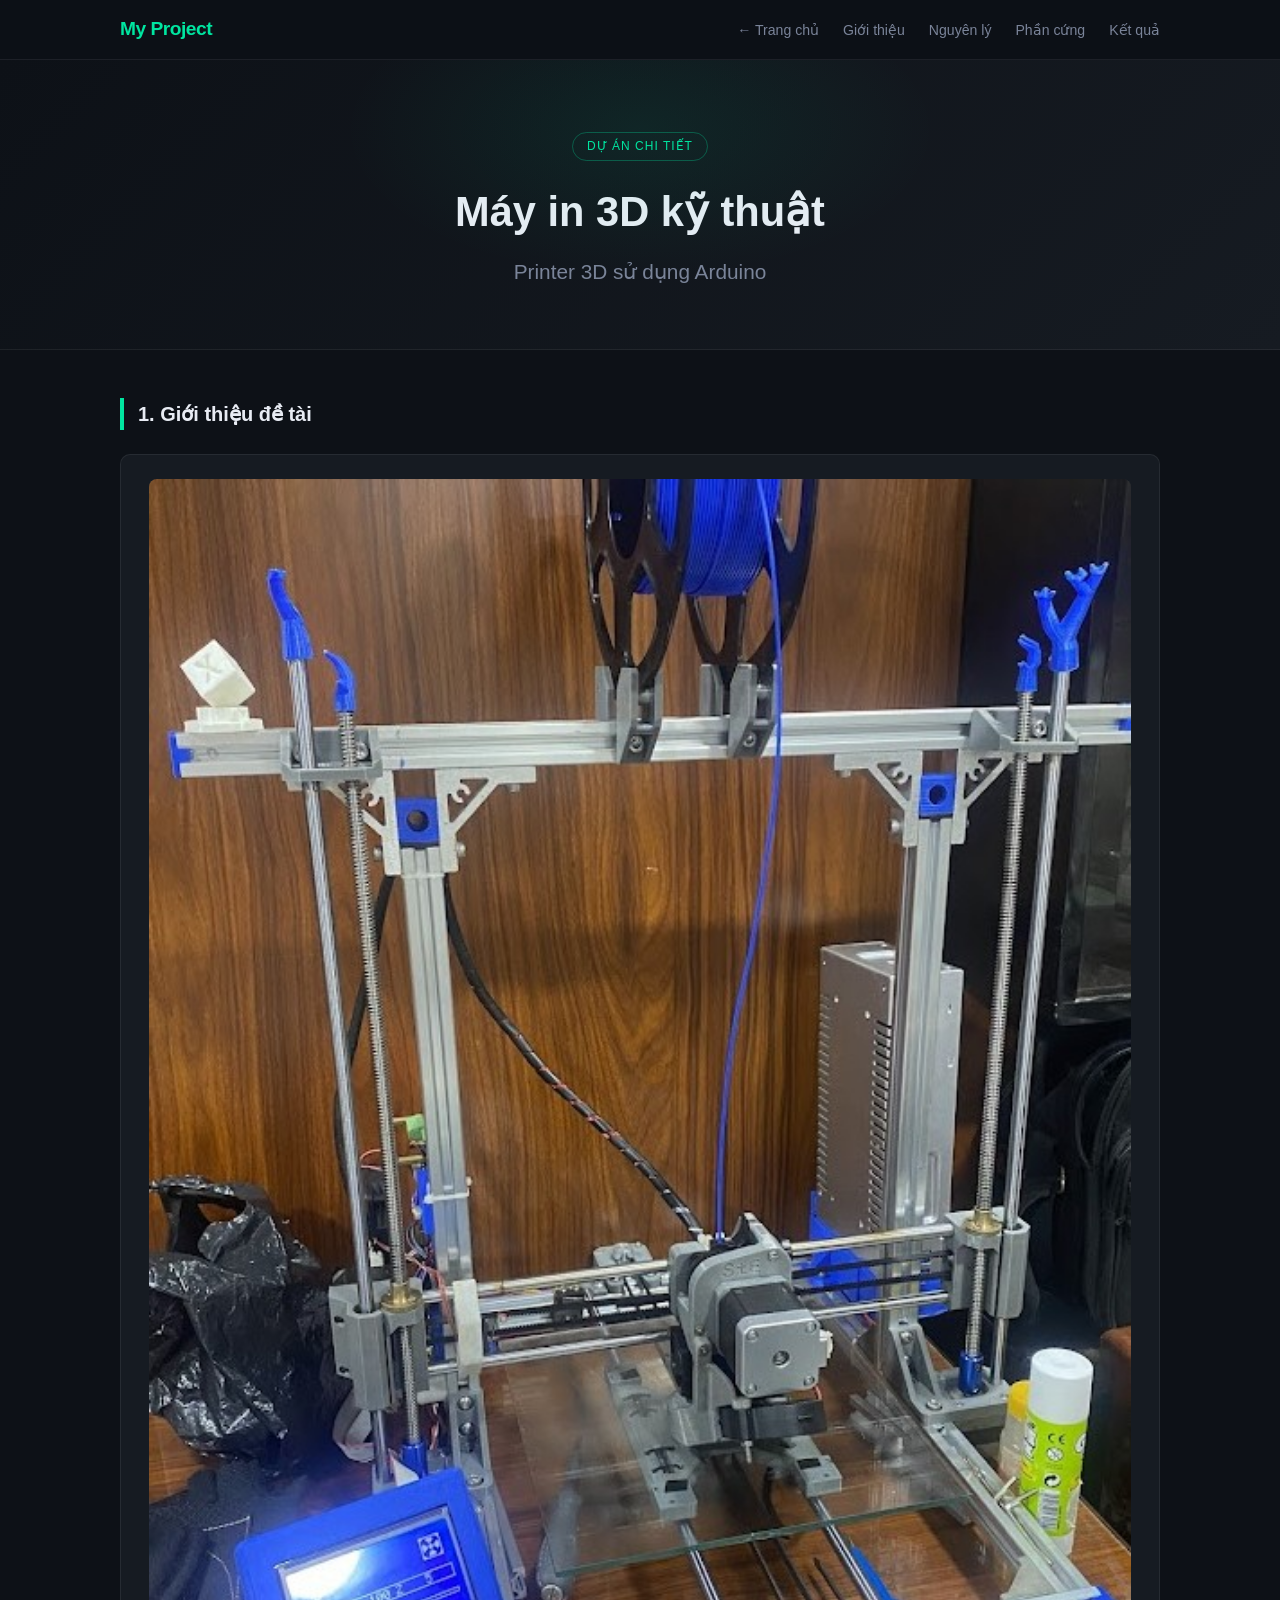
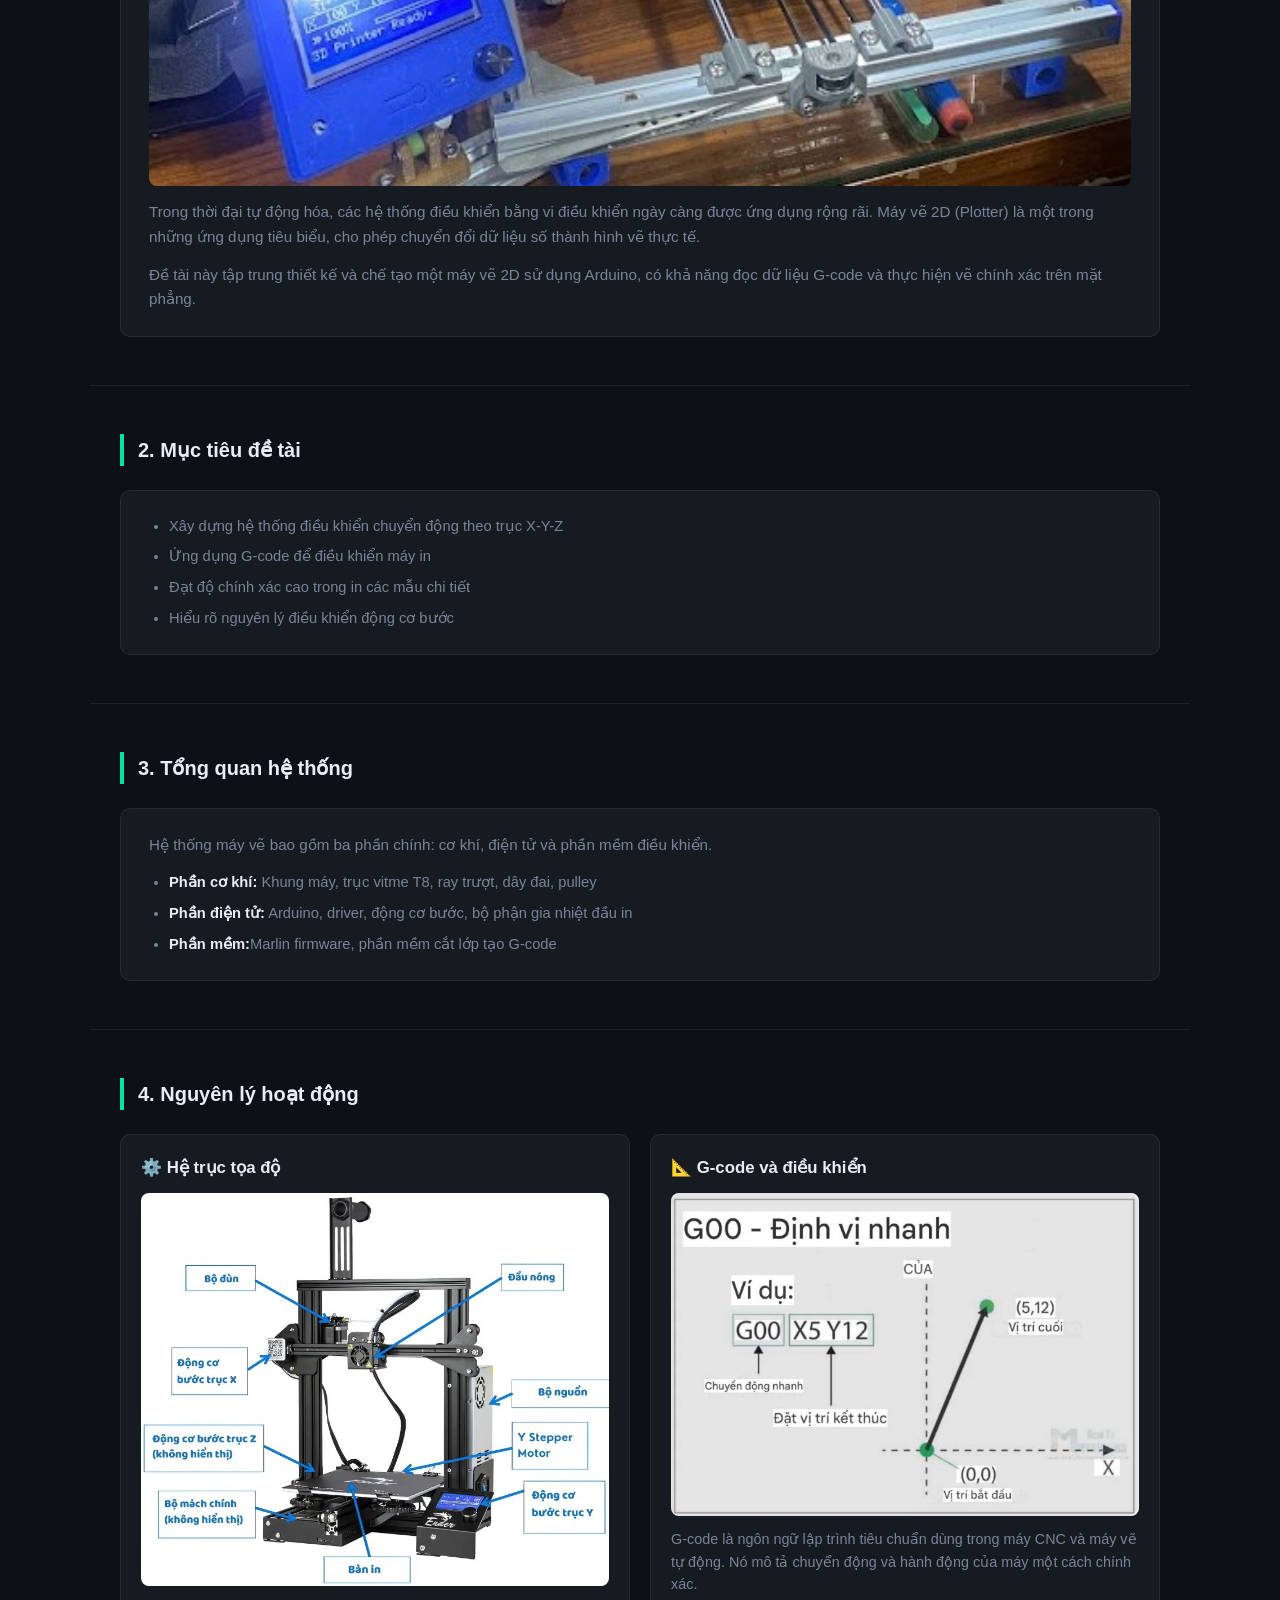
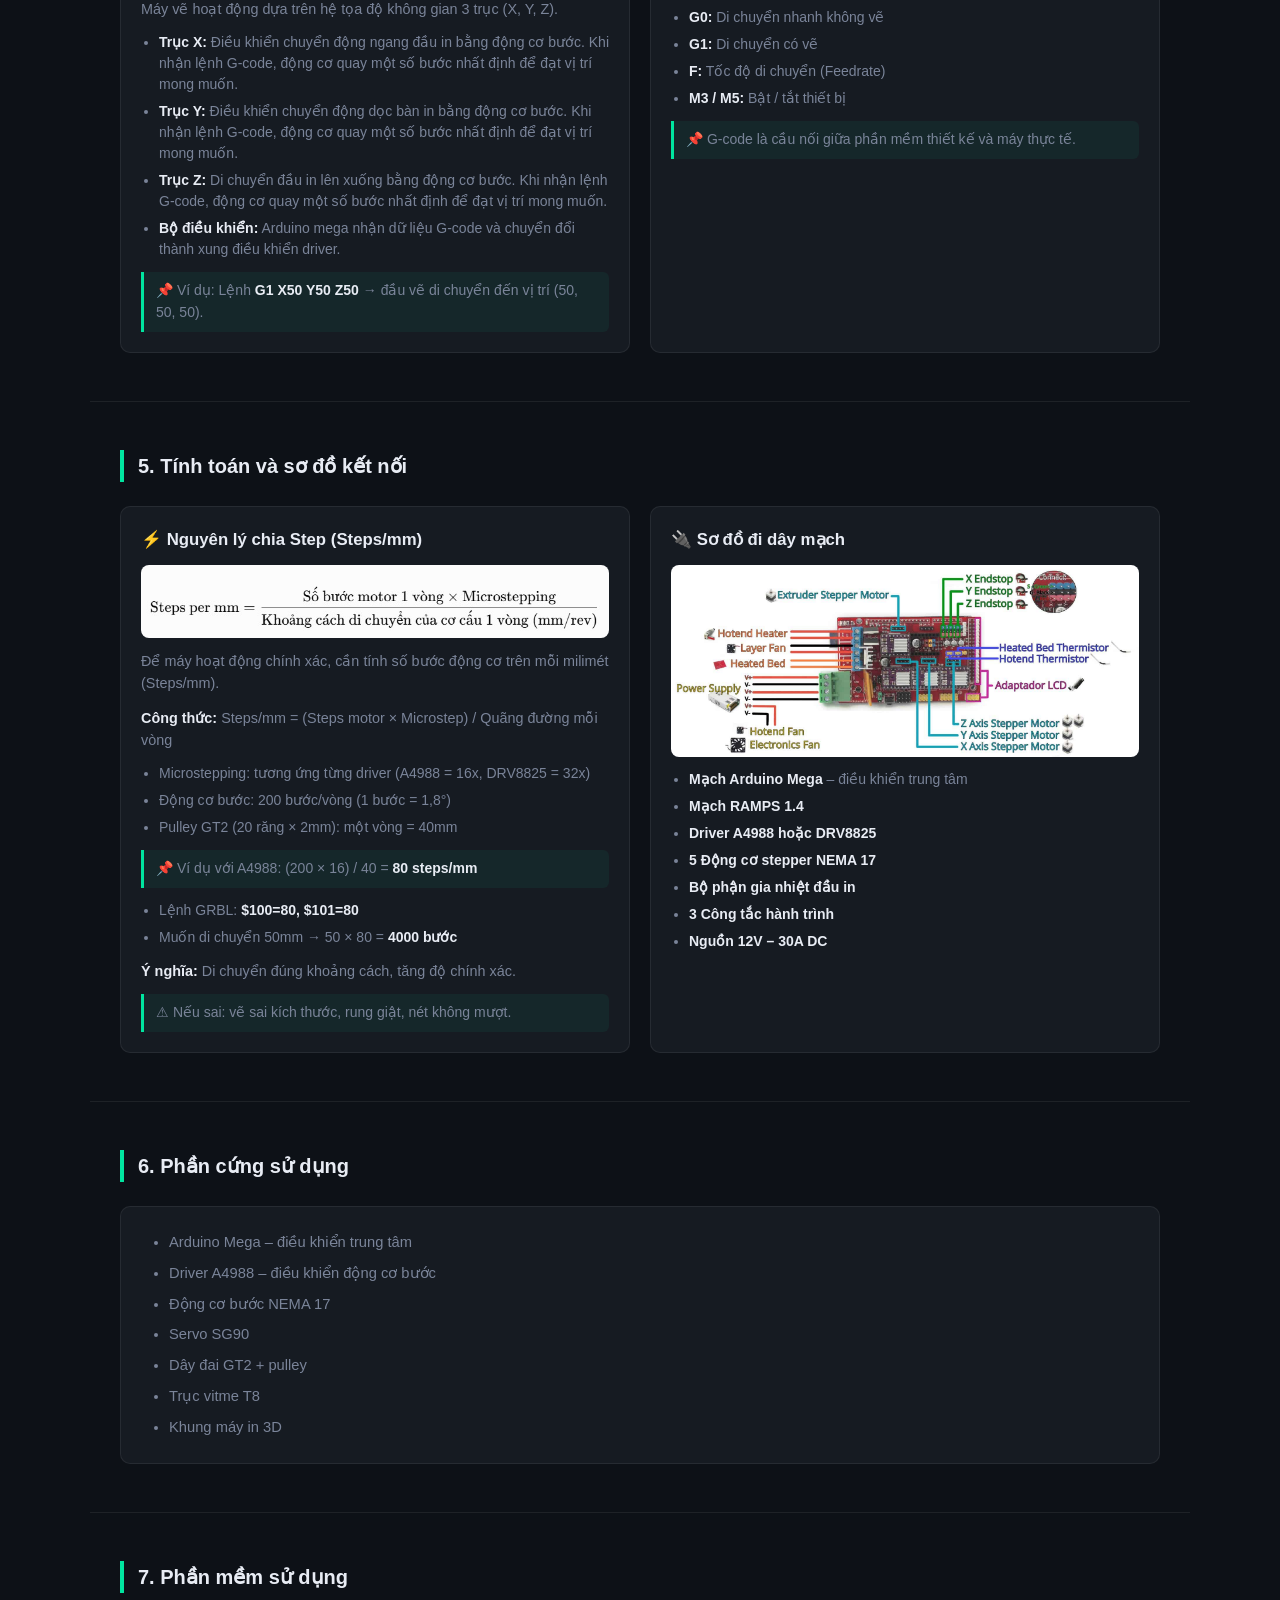
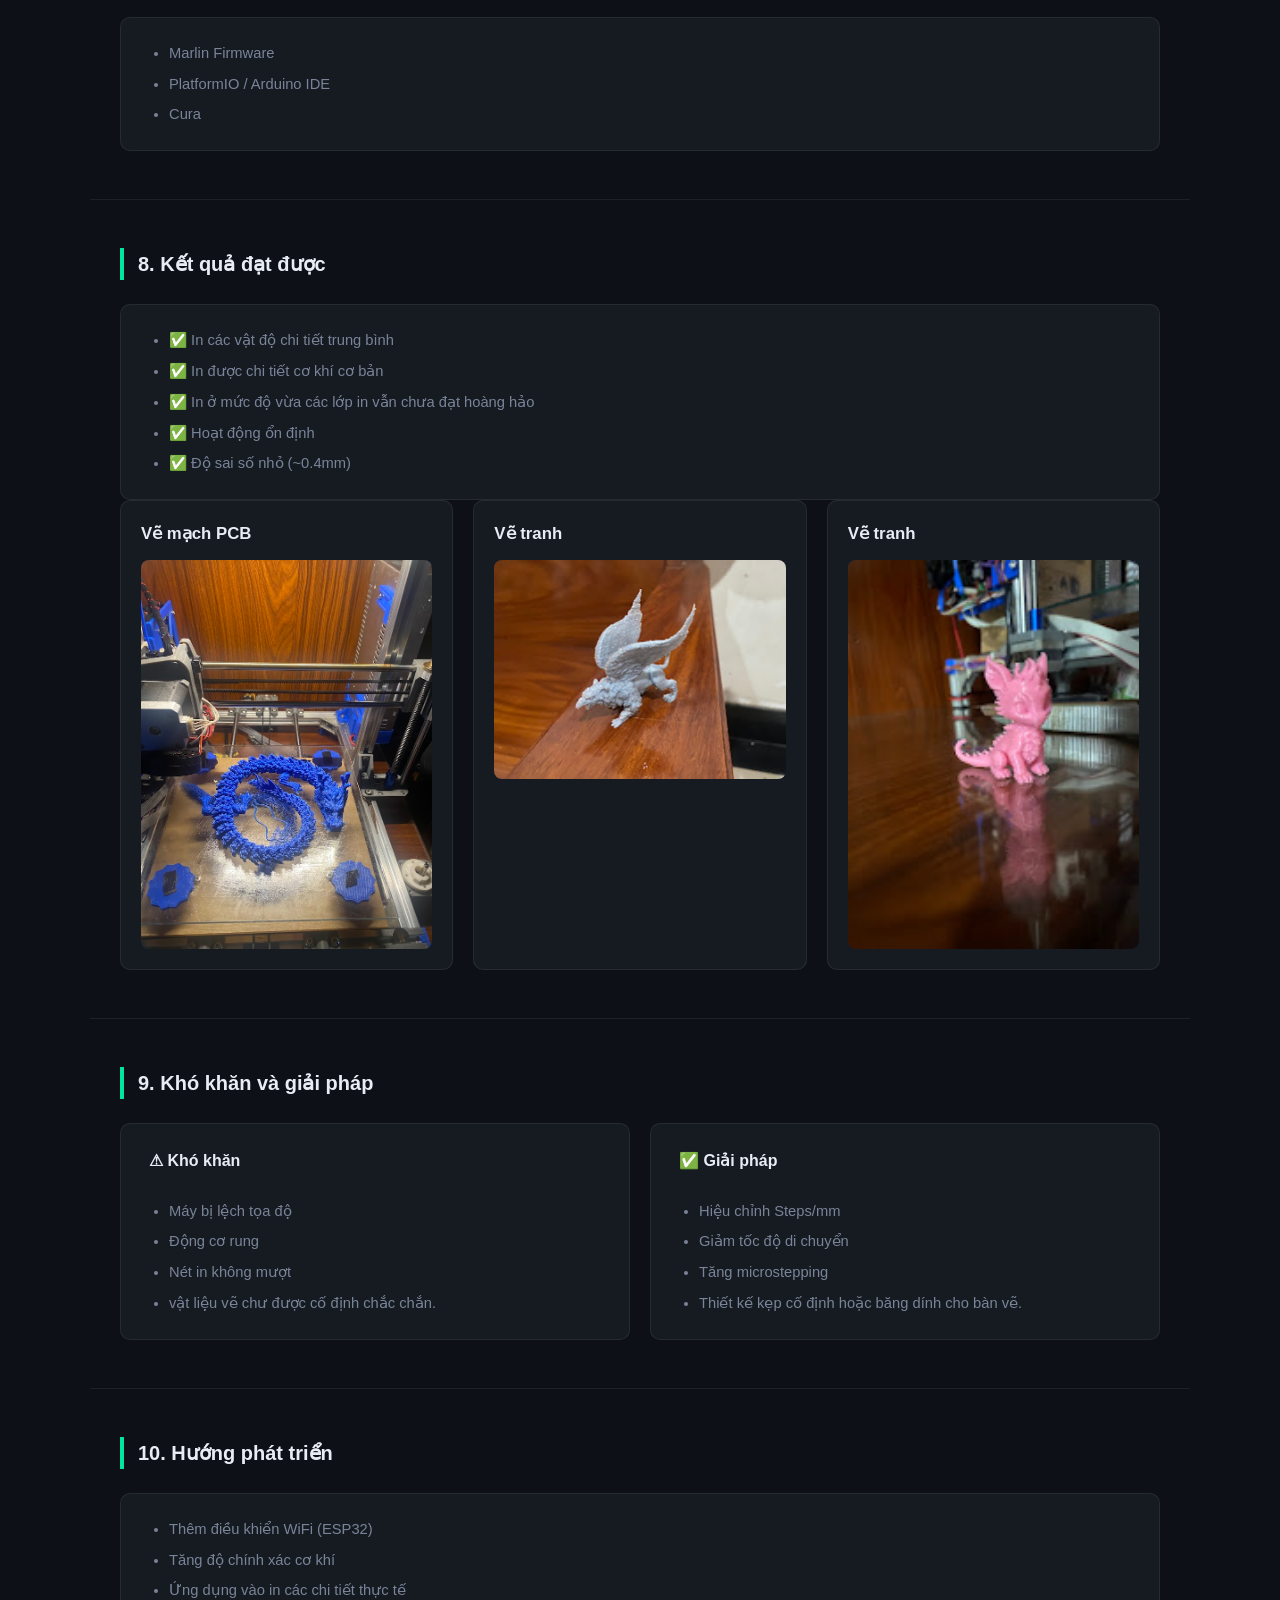
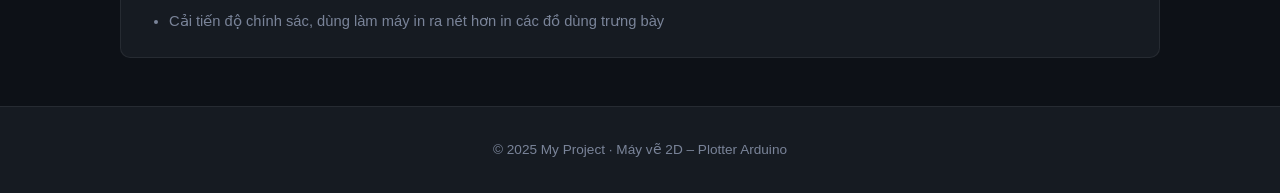
==== 3Dprinter.html @ c4090554 "Update" ====
<!doctype html>
<html lang="vi">
  <head>
    <meta charset="UTF-8" />
    <meta name="viewport" content="width=device-width, initial-scale=1.0" />
    <title>Plotter 2D – Chi tiết</title>
    <link rel="stylesheet" href="plotter.css" />
  </head>

  <body>
    <!-- ===== NAVBAR ===== -->
    <header>
      <nav class="navbar">
        <h2 class="logo">My Project</h2>
        <ul class="menu">
          <li><a href="index.html">← Trang chủ</a></li>
          <li><a href="#gioi-thieu">Giới thiệu</a></li>
          <li><a href="#nguyen-ly">Nguyên lý</a></li>
          <li><a href="#phan-cung">Phần cứng</a></li>
          <li><a href="#ket-qua">Kết quả</a></li>
        </ul>
      </nav>
    </header>

    <!-- ===== HERO ===== -->
    <section class="hero">
      <span class="hero-tag">Dự án chi tiết</span>
      <h1>Máy in 3D kỹ thuật</h1>
      <h2>Printer 3D sử dụng Arduino</h2>
    </section>

    <!-- ===== 1. GIỚI THIỆU ===== -->
    <section id="gioi-thieu" class="container">
      <h2 class="section-title">1. Giới thiệu đề tài</h2>
      <div class="text-card">
        <img
          src="Photo/mayin3d.jpg"
          class="project-img"
          alt="Sơ đồ kết nối dây mạch"
        />
        <p>
          Trong thời đại tự động hóa, các hệ thống điều khiển bằng vi điều khiển
          ngày càng được ứng dụng rộng rãi. Máy vẽ 2D (Plotter) là một trong
          những ứng dụng tiêu biểu, cho phép chuyển đổi dữ liệu số thành hình vẽ
          thực tế.
        </p>
        <p>
          Đề tài này tập trung thiết kế và chế tạo một máy vẽ 2D sử dụng
          Arduino, có khả năng đọc dữ liệu G-code và thực hiện vẽ chính xác trên
          mặt phẳng.
        </p>
      </div>
    </section>

    <!-- ===== 2. MỤC TIÊU ===== -->
    <section class="container">
      <h2 class="section-title">2. Mục tiêu đề tài</h2>
      <div class="text-card">
        <ul>
          <li>Xây dựng hệ thống điều khiển chuyển động theo trục X-Y-Z</li>
          <li>Ứng dụng G-code để điều khiển máy in</li>
          <li>Đạt độ chính xác cao trong in các mẫu chi tiết</li>
          <li>Hiểu rõ nguyên lý điều khiển động cơ bước</li>
        </ul>
      </div>
    </section>

    <!-- ===== 3. TỔNG QUAN ===== -->
    <section class="container">
      <h2 class="section-title">3. Tổng quan hệ thống</h2>
      <div class="text-card">
        <p>
          Hệ thống máy vẽ bao gồm ba phần chính: cơ khí, điện tử và phần mềm
          điều khiển.
        </p>
        <ul>
          <li>
            <strong>Phần cơ khí:</strong> Khung máy, trục vitme T8, ray trượt, dây đai, pulley
          </li>
          <li>
            <strong>Phần điện tử:</strong> Arduino, driver, động cơ bước, bộ phận gia nhiệt đầu in
          </li>
          <li><strong>Phần mềm:</strong>Marlin firmware, phần mềm cắt lớp tạo G-code</li>
        </ul>
      </div>
    </section>

    <!-- ===== 4. NGUYÊN LÝ HOẠT ĐỘNG ===== -->
    <section id="nguyen-ly" class="container">
      <h2 class="section-title">4. Nguyên lý hoạt động</h2>
      <div class="project-list small">
        <div class="project">
          <h3>⚙️ Hệ trục tọa độ</h3>
          <img
            src="Photo/in3d.jpg"
            class="project-img"
            alt="Nguyên lý hoạt động máy vẽ"
          />
          <p>
            Máy vẽ hoạt động dựa trên hệ tọa độ không gian 3 trục (X, Y, Z).
          </p>
          <ul>
            <li>
              <strong>Trục X:</strong> Điều khiển chuyển động ngang đầu in bằng động cơ bước. Khi nhận lệnh G-code, động cơ quay một số bước
              nhất định để đạt vị trí mong muốn.
            </li>
            <li>
              <strong>Trục Y:</strong> Điều khiển chuyển động dọc bàn in bằng động cơ bước. Khi nhận lệnh G-code, động cơ quay một số bước
              nhất định để đạt vị trí mong muốn.
            </li>
            <li>
              <strong>Trục Z:</strong> Di chuyển đầu in lên xuống bằng động cơ bước. Khi nhận lệnh G-code, động cơ quay một số bước
              nhất định để đạt vị trí mong muốn.
            </li>
            <li>
              <strong>Bộ điều khiển:</strong> Arduino mega nhận dữ liệu G-code và
              chuyển đổi thành xung điều khiển driver.
            </li>
          </ul>
          <p class="note">
            📌 Ví dụ: Lệnh <strong>G1 X50 Y50 Z50</strong> → đầu vẽ di chuyển đến vị
            trí (50, 50, 50).
          </p>
        </div>

        <div class="project">
          <h3>📐 G-code và điều khiển</h3>
          <img
            src="Photo/mayve2.jpg"
            class="project-img"
            alt="G-code điều khiển máy vẽ"
          />
          <p>
            G-code là ngôn ngữ lập trình tiêu chuẩn dùng trong máy CNC và máy vẽ
            tự động. Nó mô tả chuyển động và hành động của máy một cách chính
            xác.
          </p>
          <ul>
            <li><strong>G0:</strong> Di chuyển nhanh không vẽ</li>
            <li><strong>G1:</strong> Di chuyển có vẽ</li>
            <li><strong>F:</strong> Tốc độ di chuyển (Feedrate)</li>
            <li><strong>M3 / M5:</strong> Bật / tắt thiết bị</li>
          </ul>
          <p class="note">
            📌 G-code là cầu nối giữa phần mềm thiết kế và máy thực tế.
          </p>
        </div>
      </div>
    </section>

    <!-- ===== 5. TÍNH TOÁN & SƠ ĐỒ ===== -->
    <section class="container">
      <h2 class="section-title">5. Tính toán và sơ đồ kết nối</h2>
      <div class="project-list small">
        <div class="project">
          <h3>⚡ Nguyên lý chia Step (Steps/mm)</h3>
          <img
            src="Photo/mayve3.jpg"
            class="project-img"
            alt="Tính toán steps/mm"
          />
          <p>
            Để máy hoạt động chính xác, cần tính số bước động cơ trên mỗi
            milimét (Steps/mm).
          </p>
          <p>
            <strong>Công thức:</strong> Steps/mm = (Steps motor × Microstep) /
            Quãng đường mỗi vòng
          </p>
          <ul>
            <li>
              Microstepping: tương ứng từng driver (A4988 = 16x, DRV8825 = 32x)
            </li>
            <li>Động cơ bước: 200 bước/vòng (1 bước = 1,8°)</li>
            <li>Pulley GT2 (20 răng × 2mm): một vòng = 40mm</li>
          </ul>
          <p class="note">
            📌 Ví dụ với A4988: (200 × 16) / 40 = <strong>80 steps/mm</strong>
          </p>
          <ul>
            <li>Lệnh GRBL: <strong>$100=80, $101=80</strong></li>
            <li>Muốn di chuyển 50mm → 50 × 80 = <strong>4000 bước</strong></li>
          </ul>
          <p>
            <strong>Ý nghĩa:</strong> Di chuyển đúng khoảng cách, tăng độ chính
            xác.
          </p>
          <p class="note">
            ⚠ Nếu sai: vẽ sai kích thước, rung giật, nét không mượt.
          </p>
        </div>

        <div class="project">
          <h3>🔌 Sơ đồ đi dây mạch</h3>
          <img
            src="Photo/3d1.jpg"
            class="project-img"
            alt="Sơ đồ kết nối dây mạch"
          />
          <ul>
            <li><strong>Mạch Arduino Mega</strong> – điều khiển trung tâm</li>
            <li><strong>Mạch RAMPS 1.4</strong></li>
            <li><strong>Driver A4988 hoặc DRV8825</strong></li>
            <li><strong>5 Động cơ stepper NEMA 17</strong></li>
            <li><strong>Bộ phận gia nhiệt đầu in</strong></li>
            <li><strong>3 Công tắc hành trình</strong></li>
            <li><strong>Nguồn 12V – 30A DC</strong></li>
          </ul>
        </div>
      </div>
    </section>

    <!-- ===== 6. PHẦN CỨNG ===== -->
    <section id="phan-cung" class="container">
      <h2 class="section-title">6. Phần cứng sử dụng</h2>
      <div class="text-card">
        <ul>
          <li>Arduino Mega – điều khiển trung tâm</li>
          <li>Driver A4988 – điều khiển động cơ bước</li>
          <li>Động cơ bước NEMA 17</li>
          <li>Servo SG90</li>
          <li>Dây đai GT2 + pulley</li>
          <li>Trục vitme T8</li>
          <li>Khung máy in 3D</li>
        </ul>
      </div>
    </section>

    <!-- ===== 7. PHẦN MỀM ===== -->
    <section class="container">
      <h2 class="section-title">7. Phần mềm sử dụng</h2>
      <div class="text-card">
        <ul>
          <li>Marlin Firmware</li>
          <li>PlatformIO / Arduino IDE</li>
          <li>Cura</li>
        </ul>
      </div>
    </section>

    <!-- ===== 8. KẾT QUẢ ===== -->
    <section id="ket-qua" class="container">
      <h2 class="section-title">8. Kết quả đạt được</h2>
      <div class="text-card">
        <ul>
          <li>✅ In các vật độ chi tiết trung bình</li>
          <li>✅ In được chi tiết cơ khí cơ bản</li>
          <li>✅ In ở mức độ vừa các lớp in vẫn chưa đạt hoàng hảo</li>
          <li>✅ Hoạt động ổn định</li>
          <li>✅ Độ sai số nhỏ (~0.4mm)</li>
        </ul>
      </div>
        <div class="project-list small">
        <div class="project">
          <h3>Vẽ mạch PCB</h3>
          <img
            src="Photo/3dvd.jpg"
            class="project-img"
          />
           </div>
            <div class="project">
          <h3>Vẽ tranh</h3>
          <img
            src="Photo/3dvd1.jpg"
            class="project-img"
          />
        </div>
         <div class="project">
          <h3>Vẽ tranh</h3>
          <img
            src="Photo/3dvd2.jpg"
            class="project-img"
          />
        </div>
    </section>

    <!-- ===== 9. KHÓ KHĂN & GIẢI PHÁP ===== -->
    <section class="container">
      <h2 class="section-title">9. Khó khăn và giải pháp</h2>
      <div class="two-col">
        <div class="text-card">
          <h3 class="card-sub">⚠ Khó khăn</h3>
          <ul>
            <li>Máy bị lệch tọa độ</li>
            <li>Động cơ rung</li>
            <li>Nét in không mượt</li>
            <li>vật liệu vẽ chư được cố định chắc chắn.</li>
          </ul>
        </div>

        <div class="text-card">
          <h3 class="card-sub">✅ Giải pháp</h3>
          <ul>
            <li>Hiệu chỉnh Steps/mm</li>
            <li>Giảm tốc độ di chuyển</li>
            <li>Tăng microstepping</li>
            <li>Thiết kế kẹp cố định hoặc băng dính cho bàn vẽ.</li>
          </ul>
        </div>
      </div>
    </section>

    <!-- ===== 10. HƯỚNG PHÁT TRIỂN ===== -->
    <section class="container">
      <h2 class="section-title">10. Hướng phát triển</h2>
      <div class="text-card">
        <ul>
          <li>Thêm điều khiển WiFi (ESP32)</li>
          <li>Tăng độ chính xác cơ khí</li>
          <li>Ứng dụng vào in các chi tiết thực tế</li>
          <li>
            Cải tiến độ chính sác, dùng làm máy in ra nét hơn in các đồ dùng trưng bày
          </li>
        </ul>
      </div>
    </section>

    <!-- ===== FOOTER ===== -->
    <footer>
      <p>© 2025 My Project · Máy vẽ 2D – Plotter Arduino</p>
    </footer>
  </body>
</html>
---- plotter.css ----
/* ──────────────────── DARK TECH PALETTE ──────────────────── */
:root {
  --bg: #0d1117;
  --surface: #161b22;
  --surface2: #21262d;
  --accent: #00e5a0;
  --accent2: #00b8ff;
  --text: #e8ecf4;
  --muted: #7a8499;
  --border: rgba(255, 255, 255, 0.07);
  --radius: 10px;
}

/* ──────────────────── RESET ──────────────────── */
* {
  margin: 0;
  padding: 0;
  box-sizing: border-box;
}

/* ──────────────────── BODY ──────────────────── */
body {
  font-family: Arial, sans-serif;
  background: var(--bg);
  color: var(--text);
  min-height: 100vh;
  line-height: 1.6;
}

/* ──────────────────── HEADER ──────────────────── */
header {
  position: sticky;
  top: 0;
  z-index: 100;
  background: rgba(13, 17, 23, 0.88);
  backdrop-filter: blur(12px);
  border-bottom: 1px solid var(--border);
}

/* ──────────────────── NAVBAR ──────────────────── */
.navbar {
  display: flex;
  justify-content: space-between;
  align-items: center;
  padding: 14px 30px;
  max-width: 1100px;
  margin: 0 auto;
}

.logo {
  color: var(--accent);
  font-size: 1.2rem;
  letter-spacing: -0.5px;
}

.menu {
  display: flex;
  list-style: none;
  gap: 24px;
}

.menu a {
  color: var(--muted);
  text-decoration: none;
  font-size: 0.88rem;
  transition: color 0.2s;
}

.menu a:hover {
  color: var(--accent);
}

/* ──────────────────── HERO ──────────────────── */
.hero {
  text-align: center;
  padding: 72px 20px 60px;
  background: linear-gradient(135deg, #0d1117 0%, #161b22 100%);
  border-bottom: 1px solid var(--border);
  position: relative;
  overflow: hidden;
}

.hero::before {
  content: '';
  position: absolute;
  top: -80px;
  left: 50%;
  transform: translateX(-50%);
  width: 600px;
  height: 300px;
  background: radial-gradient(ellipse, rgba(0, 229, 160, 0.08) 0%, transparent 70%);
  pointer-events: none;
}

.hero-tag {
  display: inline-block;
  font-size: 0.75rem;
  color: var(--accent);
  border: 1px solid rgba(0, 229, 160, 0.3);
  border-radius: 99px;
  padding: 4px 14px;
  margin-bottom: 18px;
  letter-spacing: 1px;
  text-transform: uppercase;
}

.hero h1 {
  font-size: clamp(1.8rem, 4vw, 2.6rem);
  font-weight: 700;
  color: var(--text);
  margin-bottom: 10px;
}

.hero h2 {
  font-size: clamp(1rem, 2vw, 1.3rem);
  font-weight: 400;
  color: var(--muted);
}

/* ──────────────────── CONTAINER ──────────────────── */
.container {
  max-width: 1100px;
  margin: 0 auto;
  padding: 48px 30px;
  border-bottom: 1px solid var(--border);
}

.container:last-of-type {
  border-bottom: none;
}

/* ──────────────────── SECTION TITLE ──────────────────── */
.section-title {
  font-size: 1.25rem;
  font-weight: 700;
  color: var(--text);
  border-left: 4px solid var(--accent);
  padding-left: 14px;
  margin-bottom: 24px;
}

/* ──────────────────── TEXT CARD ──────────────────── */
.text-card {
  background: var(--surface);
  border: 1px solid var(--border);
  border-radius: var(--radius);
  padding: 24px 28px;
  display: flex;
  flex-direction: column;
  gap: 14px;
}

.text-card p {
  color: var(--muted);
  font-size: 0.95rem;
}

.text-card ul {
  padding-left: 20px;
  display: flex;
  flex-direction: column;
  gap: 8px;
}

.text-card ul li {
  color: var(--muted);
  font-size: 0.92rem;
  line-height: 1.55;
}

.text-card strong {
  color: var(--text);
}

/* ──────────────────── TWO-COL LAYOUT ──────────────────── */
.two-col {
  display: grid;
  grid-template-columns: 1fr 1fr;
  gap: 20px;
}

.card-sub {
  font-size: 1rem;
  font-weight: 600;
  color: var(--text);
  margin-bottom: 12px;
}

/* ──────────────────── PROJECT GRID ──────────────────── */
.project-list {
  display: grid;
  grid-template-columns: repeat(auto-fit, minmax(300px, 1fr));
  gap: 20px;
}

.project-list.small {
  grid-template-columns: repeat(auto-fit, minmax(280px, 1fr));
}

/* ──────────────────── PROJECT CARD ──────────────────── */
.project {
  background: var(--surface);
  border: 1px solid var(--border);
  border-radius: var(--radius);
  padding: 20px;
  display: flex;
  flex-direction: column;
  gap: 12px;
  position: relative;
  overflow: hidden;
  transition: transform 0.25s, box-shadow 0.25s, border-color 0.25s;
}

.project::before {
  content: '';
  position: absolute;
  top: 0; left: 0; right: 0;
  height: 2px;
  background: linear-gradient(90deg, var(--accent), var(--accent2));
  opacity: 0;
  transition: opacity 0.25s;
}

.project:hover {
  transform: translateY(-4px);
  box-shadow: 0 12px 32px rgba(0, 0, 0, 0.4);
  border-color: rgba(0, 229, 160, 0.2);
}

.project:hover::before {
  opacity: 1;
}

.project h3 {
  font-size: 1.05rem;
  font-weight: 700;
  color: var(--text);
}

.project p {
  color: var(--muted);
  font-size: 0.9rem;
  line-height: 1.55;
}

.project strong {
  color: var(--text);
}

.project ul {
  padding-left: 18px;
  display: flex;
  flex-direction: column;
  gap: 6px;
}

.project ul li {
  color: var(--muted);
  font-size: 0.875rem;
  line-height: 1.5;
}

/* ──────────────────── IMAGE ──────────────────── */
.project-img {
  width: 100%;
  height: auto;
  object-fit: contain;
  border-radius: 8px;
  background: var(--surface2);
  display: block;
}

/* ──────────────────── NOTE ──────────────────── */
.note {
  background: rgba(0, 229, 160, 0.06);
  border-left: 3px solid var(--accent);
  border-radius: 0 6px 6px 0;
  padding: 8px 12px;
  color: var(--muted) !important;
  font-size: 0.875rem !important;
}

/* ──────────────────── FOOTER ──────────────────── */
footer {
  text-align: center;
  padding: 32px 20px;
  background: var(--surface);
  color: var(--muted);
  font-size: 0.85rem;
  border-top: 1px solid var(--border);
}

/* ──────────────────── RESPONSIVE ──────────────────── */
@media (max-width: 700px) {
  .navbar {
    flex-direction: column;
    gap: 10px;
    padding: 14px 16px;
  }

  .menu {
    flex-wrap: wrap;
    justify-content: center;
    gap: 12px;
  }

  .container {
    padding: 32px 16px;
  }

  .project-list,
  .project-list.small {
    grid-template-columns: 1fr;
  }

  .two-col {
    grid-template-columns: 1fr;
  }
}
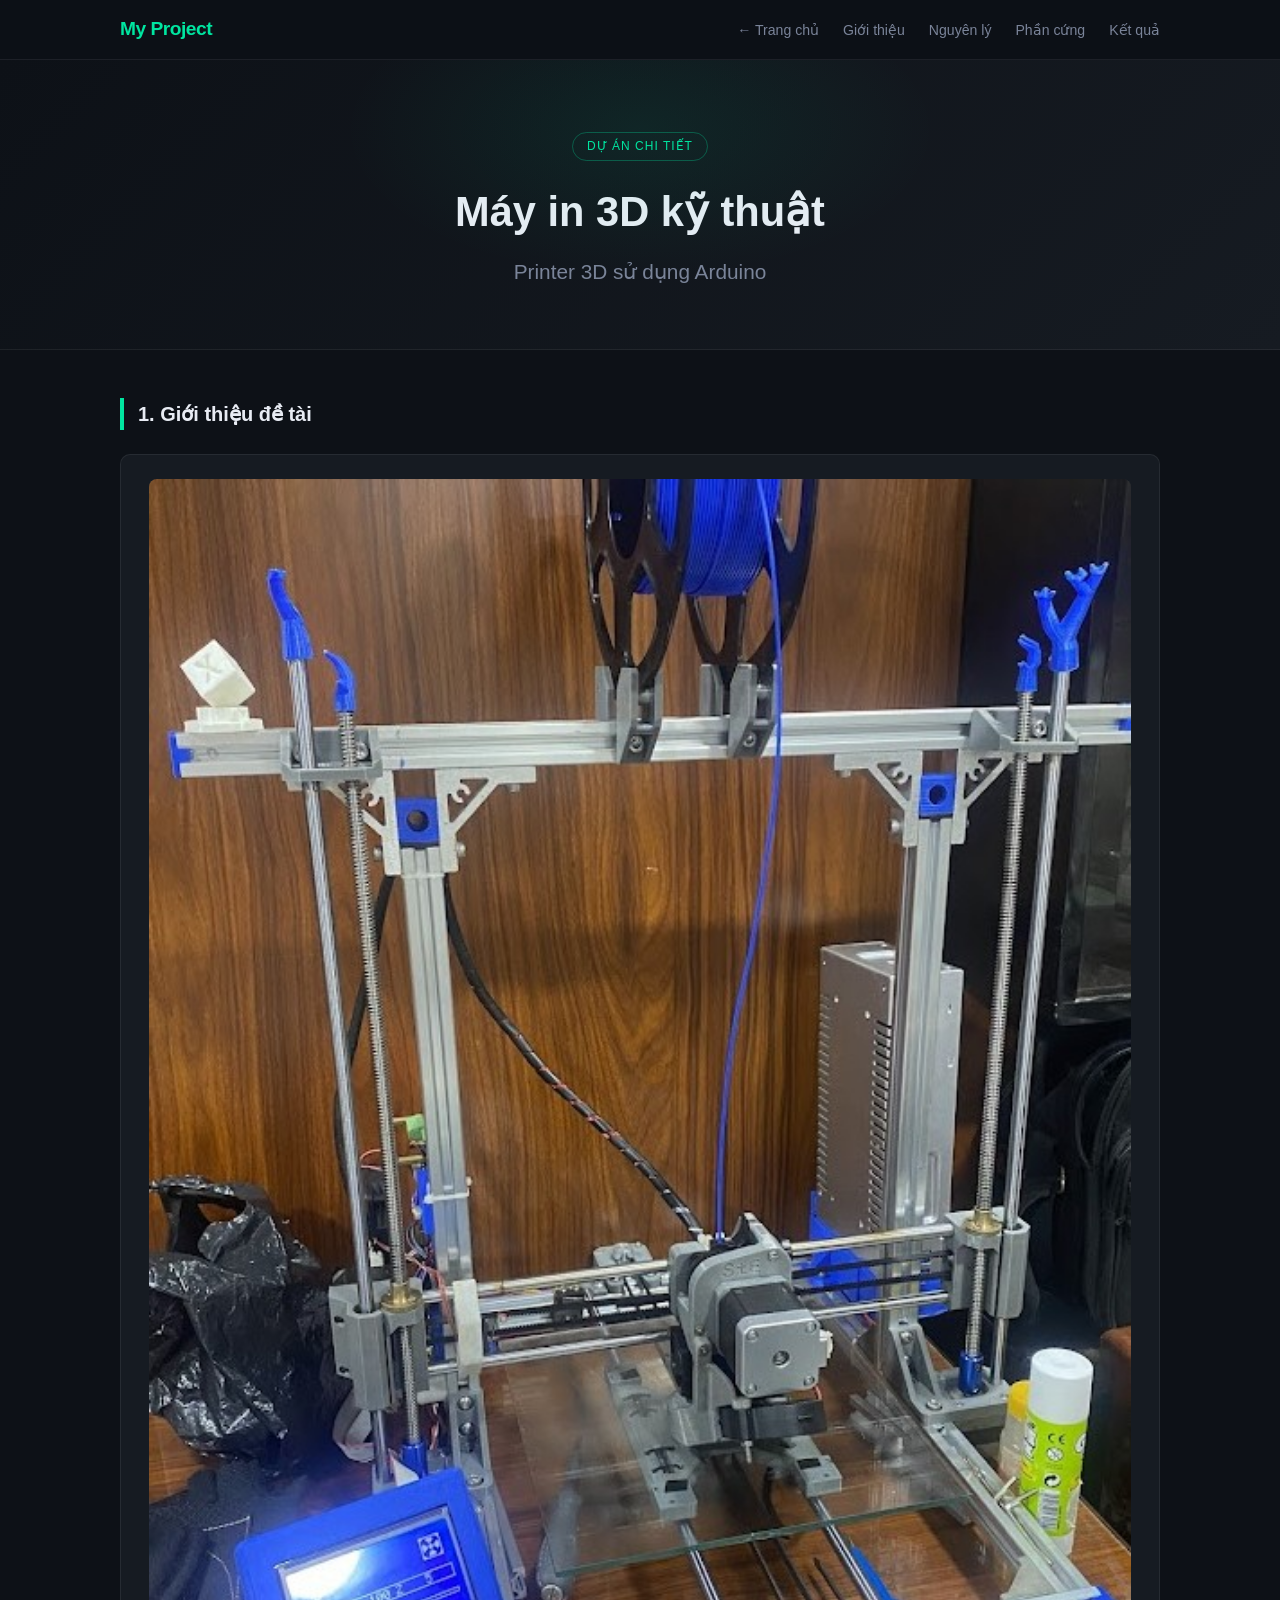
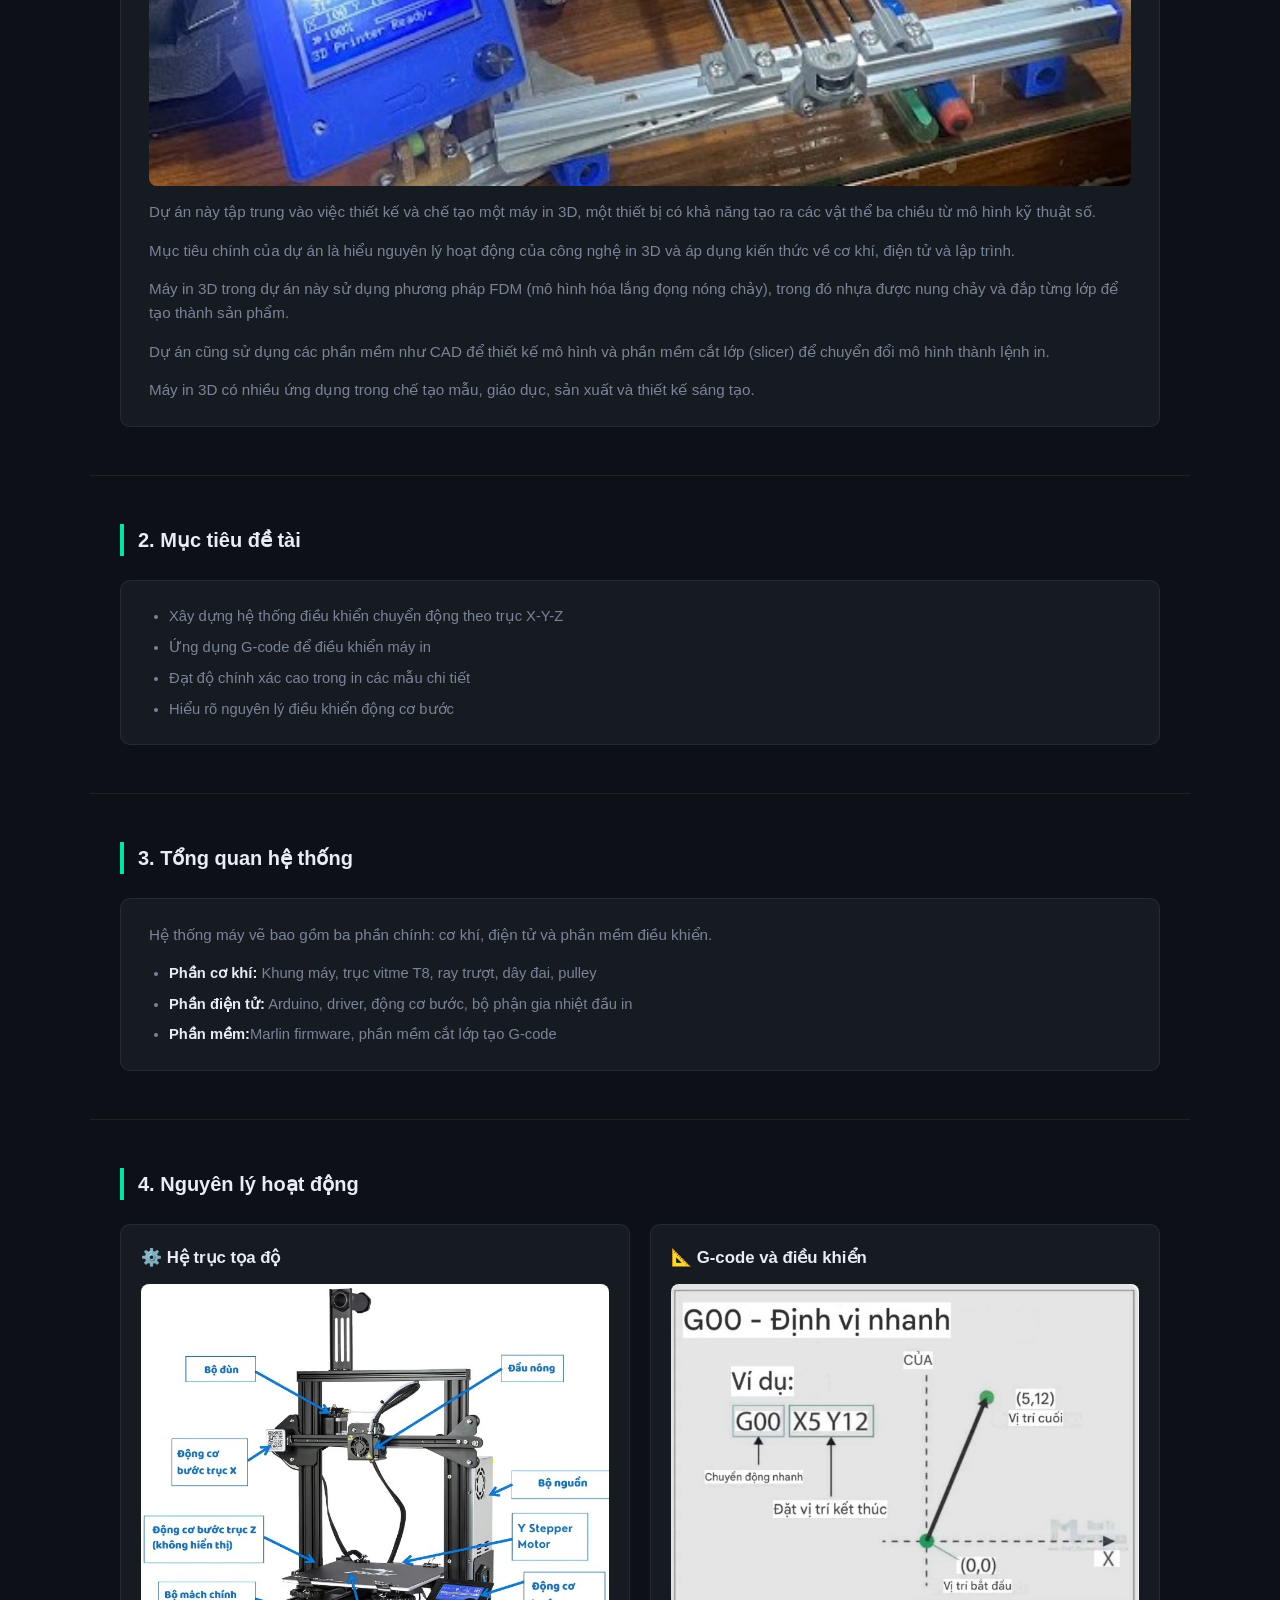
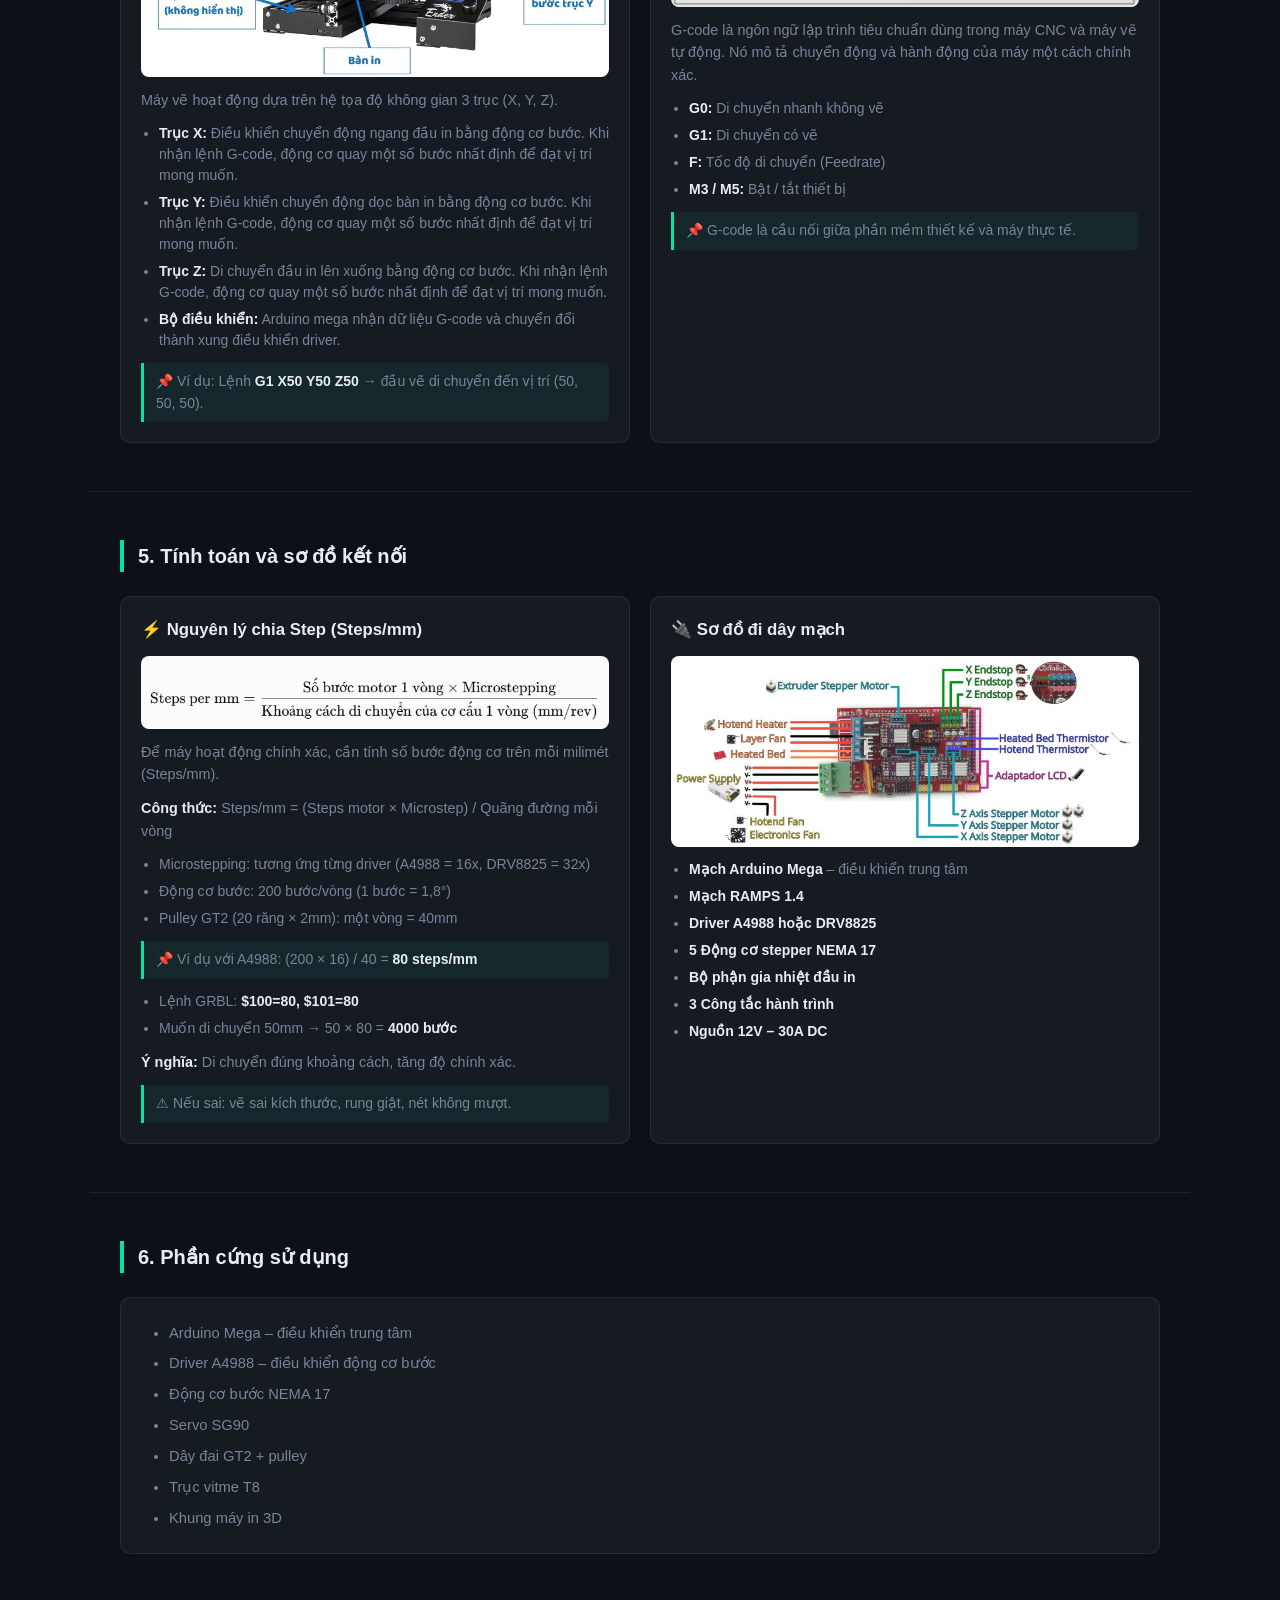
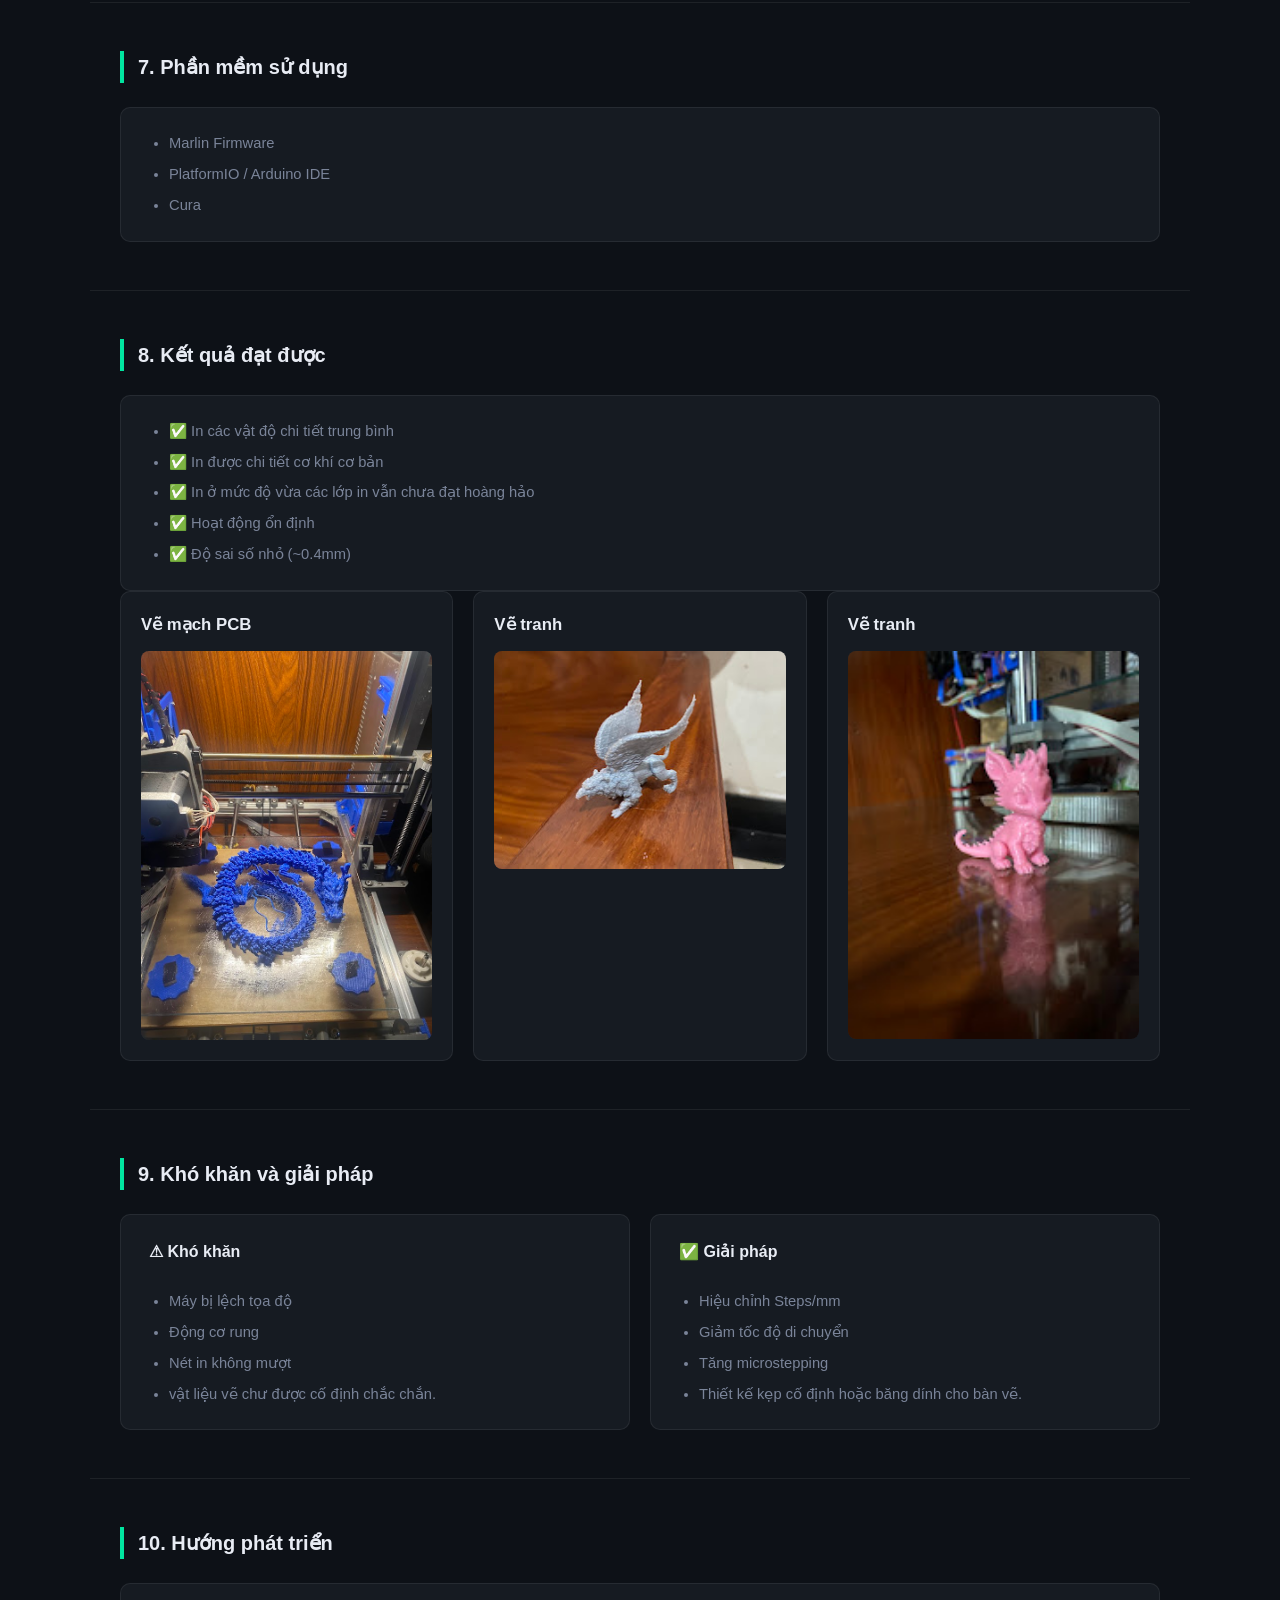
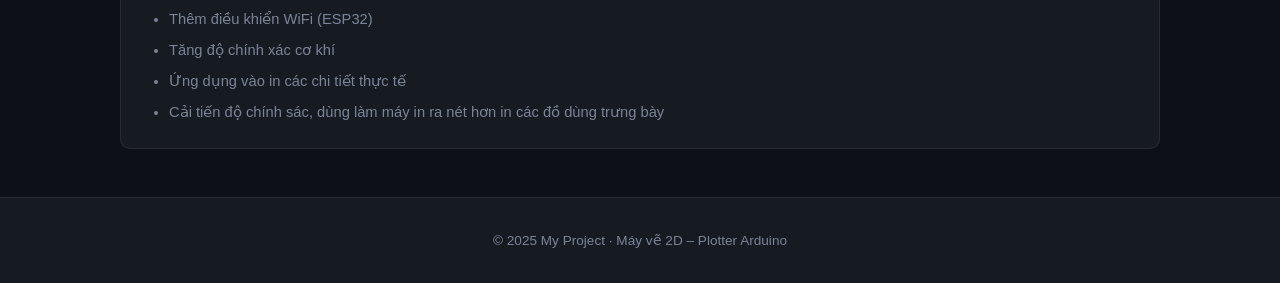
==== commit 6fb2f917: "upadte" ====
--- a/3Dprinter.html
+++ b/3Dprinter.html
@@ -39,15 +39,18 @@
           alt="Sơ đồ kết nối dây mạch"
         />
         <p>
-          Trong thời đại tự động hóa, các hệ thống điều khiển bằng vi điều khiển
-          ngày càng được ứng dụng rộng rãi. Máy vẽ 2D (Plotter) là một trong
-          những ứng dụng tiêu biểu, cho phép chuyển đổi dữ liệu số thành hình vẽ
-          thực tế.
-        </p>
-        <p>
-          Đề tài này tập trung thiết kế và chế tạo một máy vẽ 2D sử dụng
-          Arduino, có khả năng đọc dữ liệu G-code và thực hiện vẽ chính xác trên
-          mặt phẳng.
+         Dự án này tập trung vào việc thiết kế và chế tạo một máy in 3D, một thiết bị có khả năng tạo ra các vật thể ba chiều từ mô hình kỹ thuật số.
+        </p>
+        <p>
+          Mục tiêu chính của dự án là hiểu nguyên lý hoạt động của công nghệ in 3D và áp dụng kiến thức về cơ khí, điện tử và lập trình.
+        </p>
+        <p>
+          Máy in 3D trong dự án này sử dụng phương pháp FDM (mô hình hóa lắng đọng nóng chảy), trong đó nhựa được nung chảy và đắp từng lớp để tạo thành sản phẩm.
+        </p>
+        <p>
+          Dự án cũng sử dụng các phần mềm như CAD để thiết kế mô hình và phần mềm cắt lớp (slicer) để chuyển đổi mô hình thành lệnh in.  </p>
+        <p>
+          Máy in 3D có nhiều ứng dụng trong chế tạo mẫu, giáo dục, sản xuất và thiết kế sáng tạo.
         </p>
       </div>
     </section>
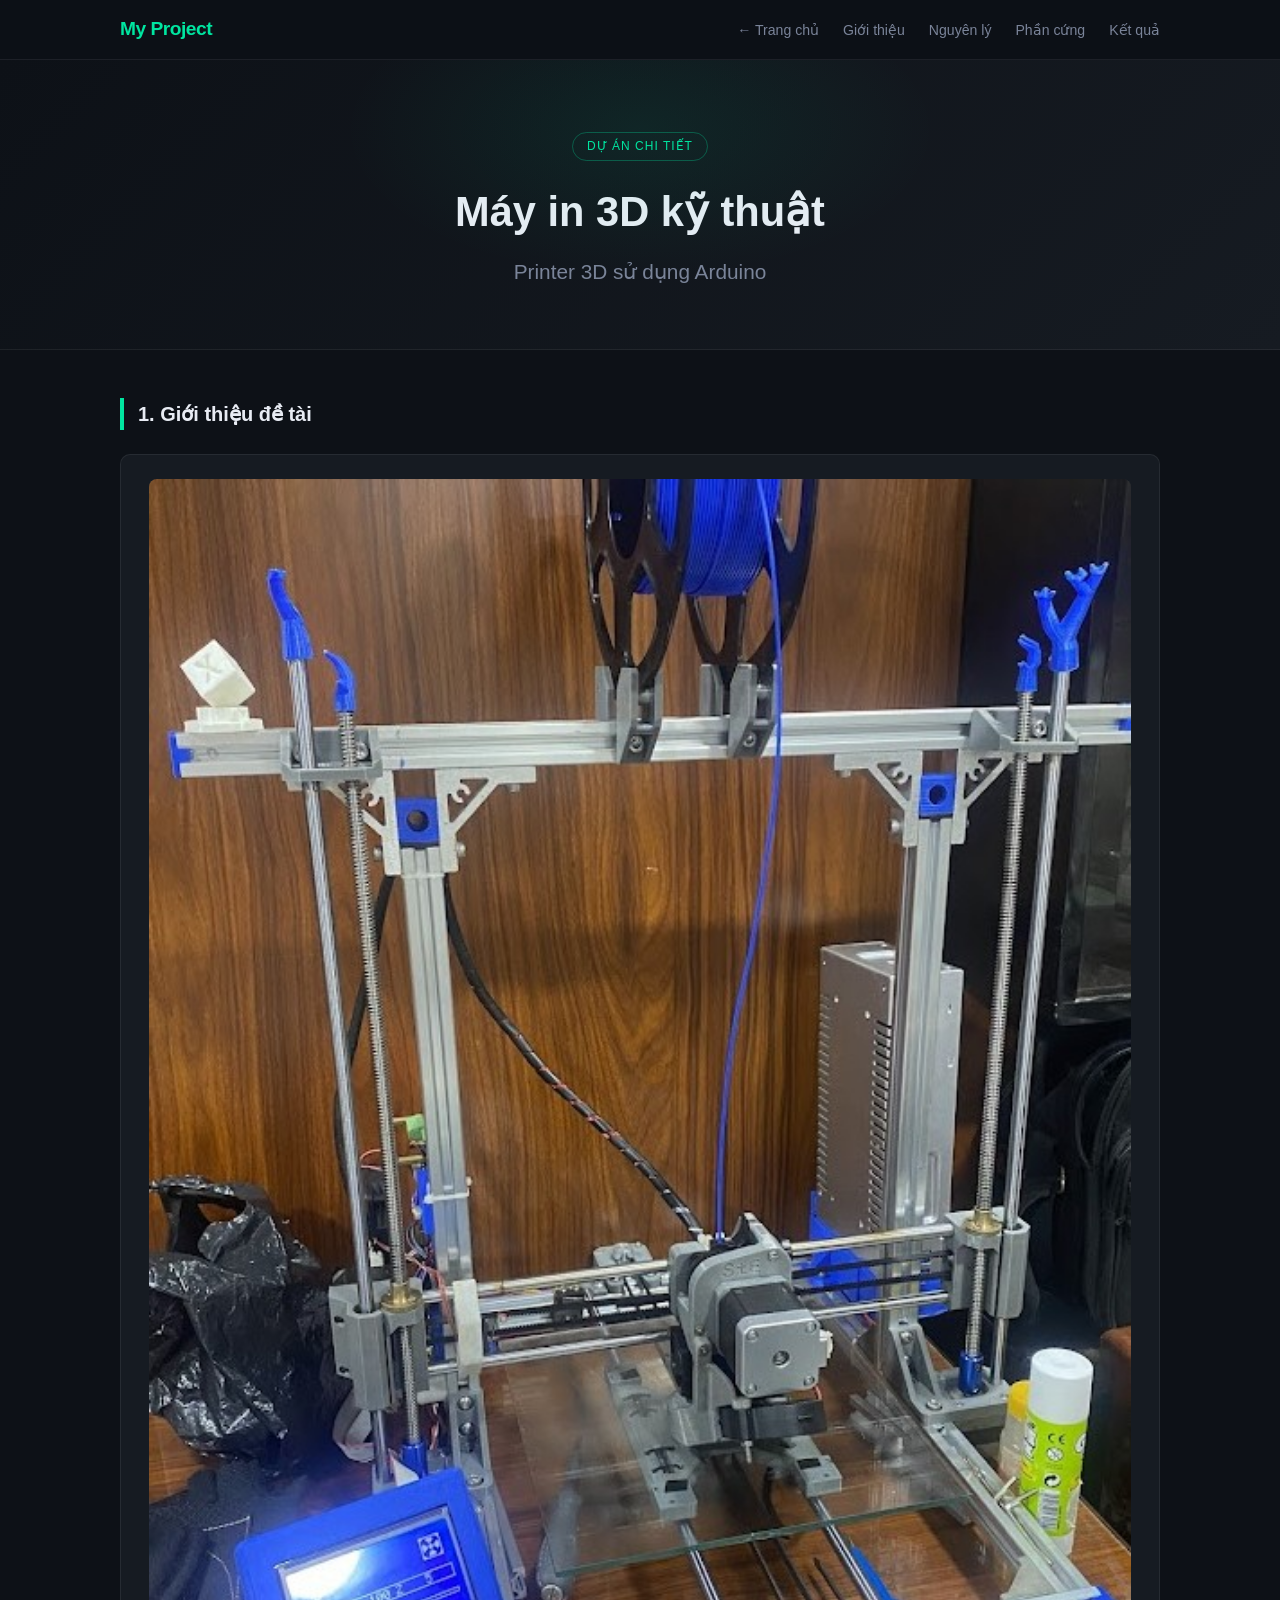
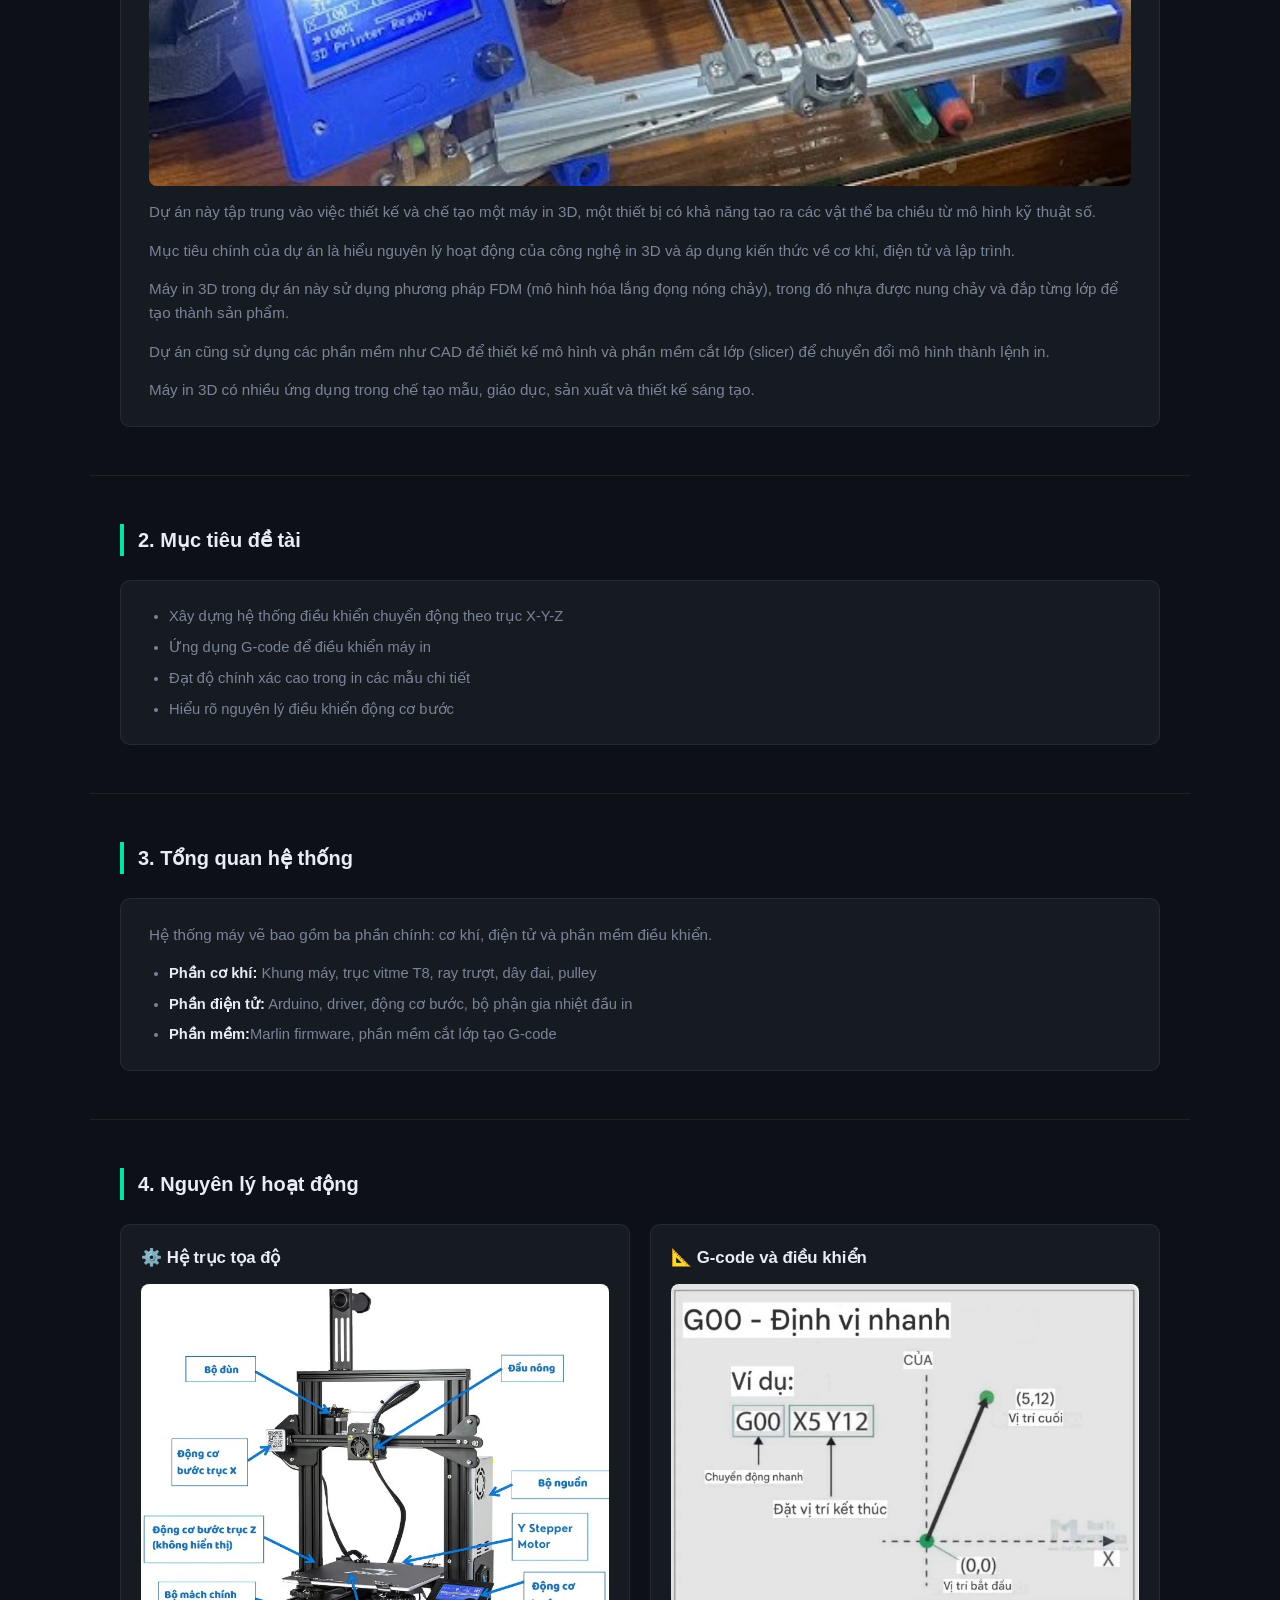
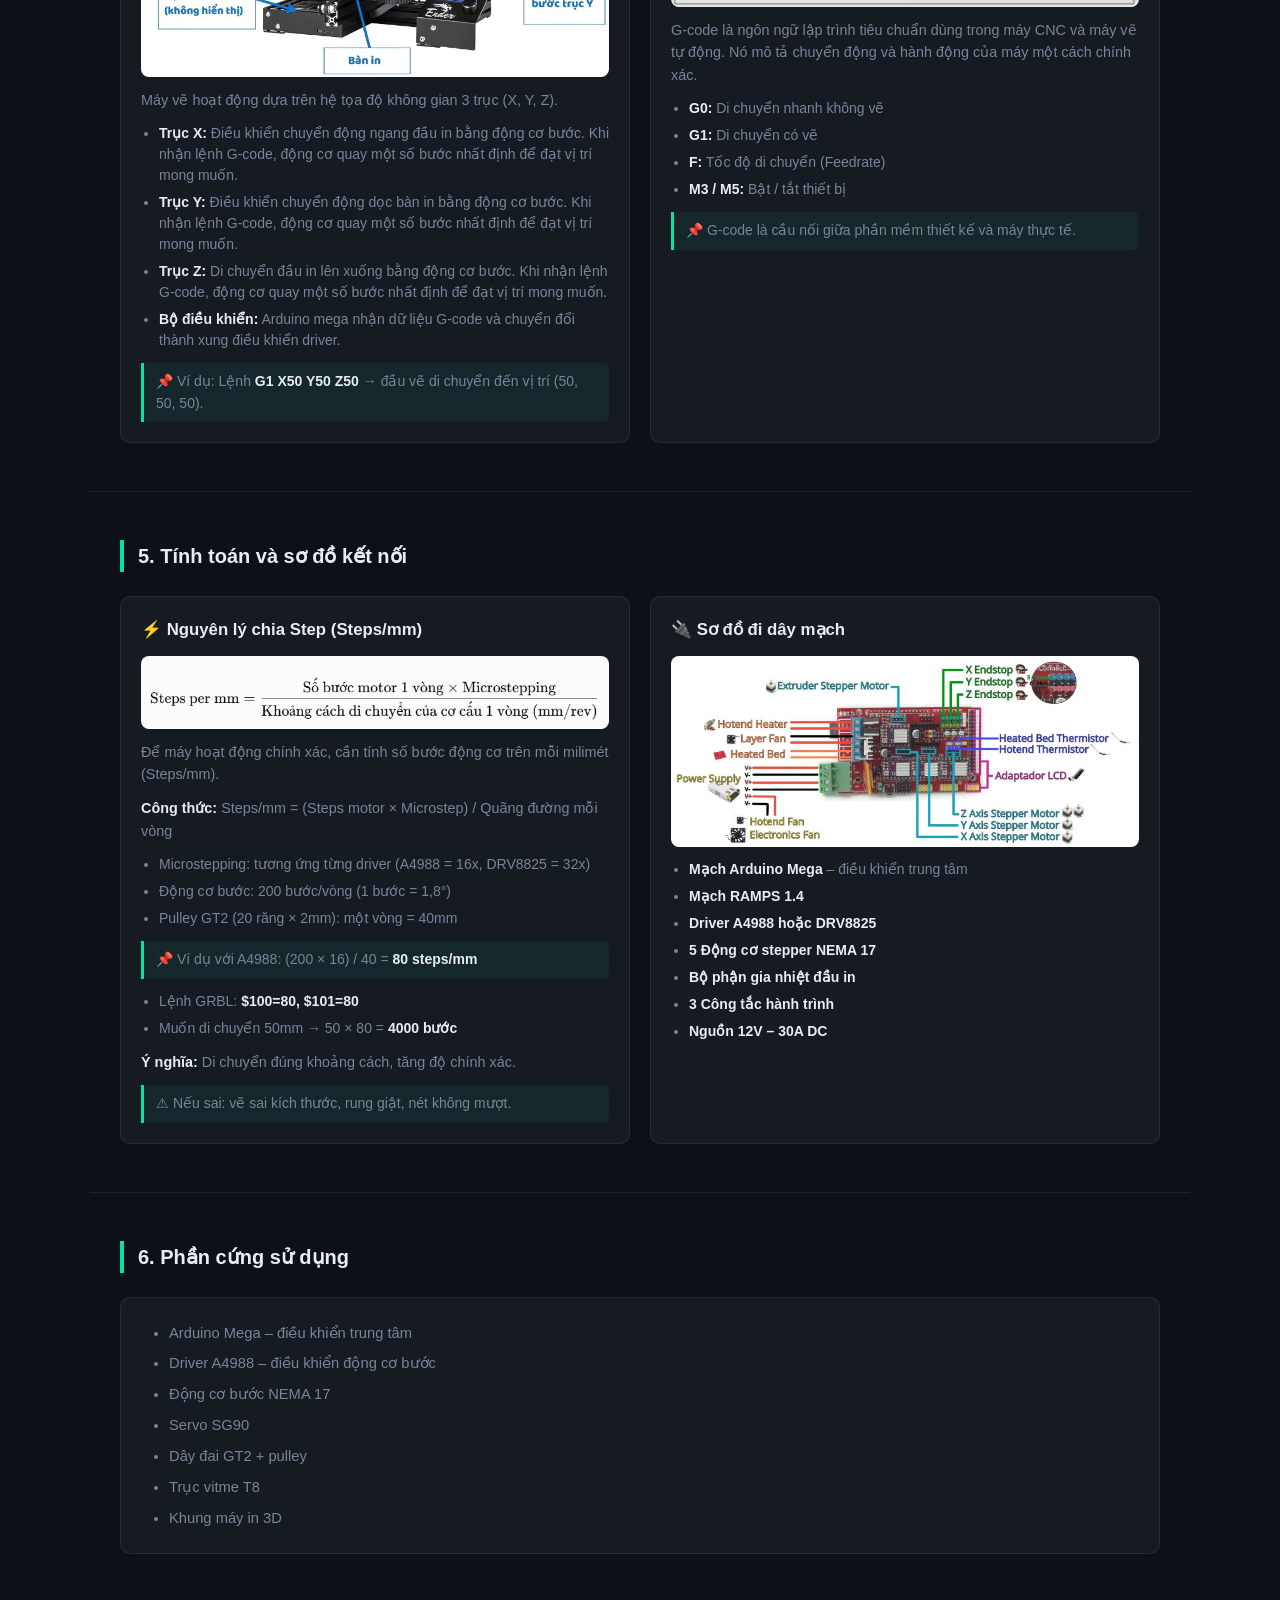
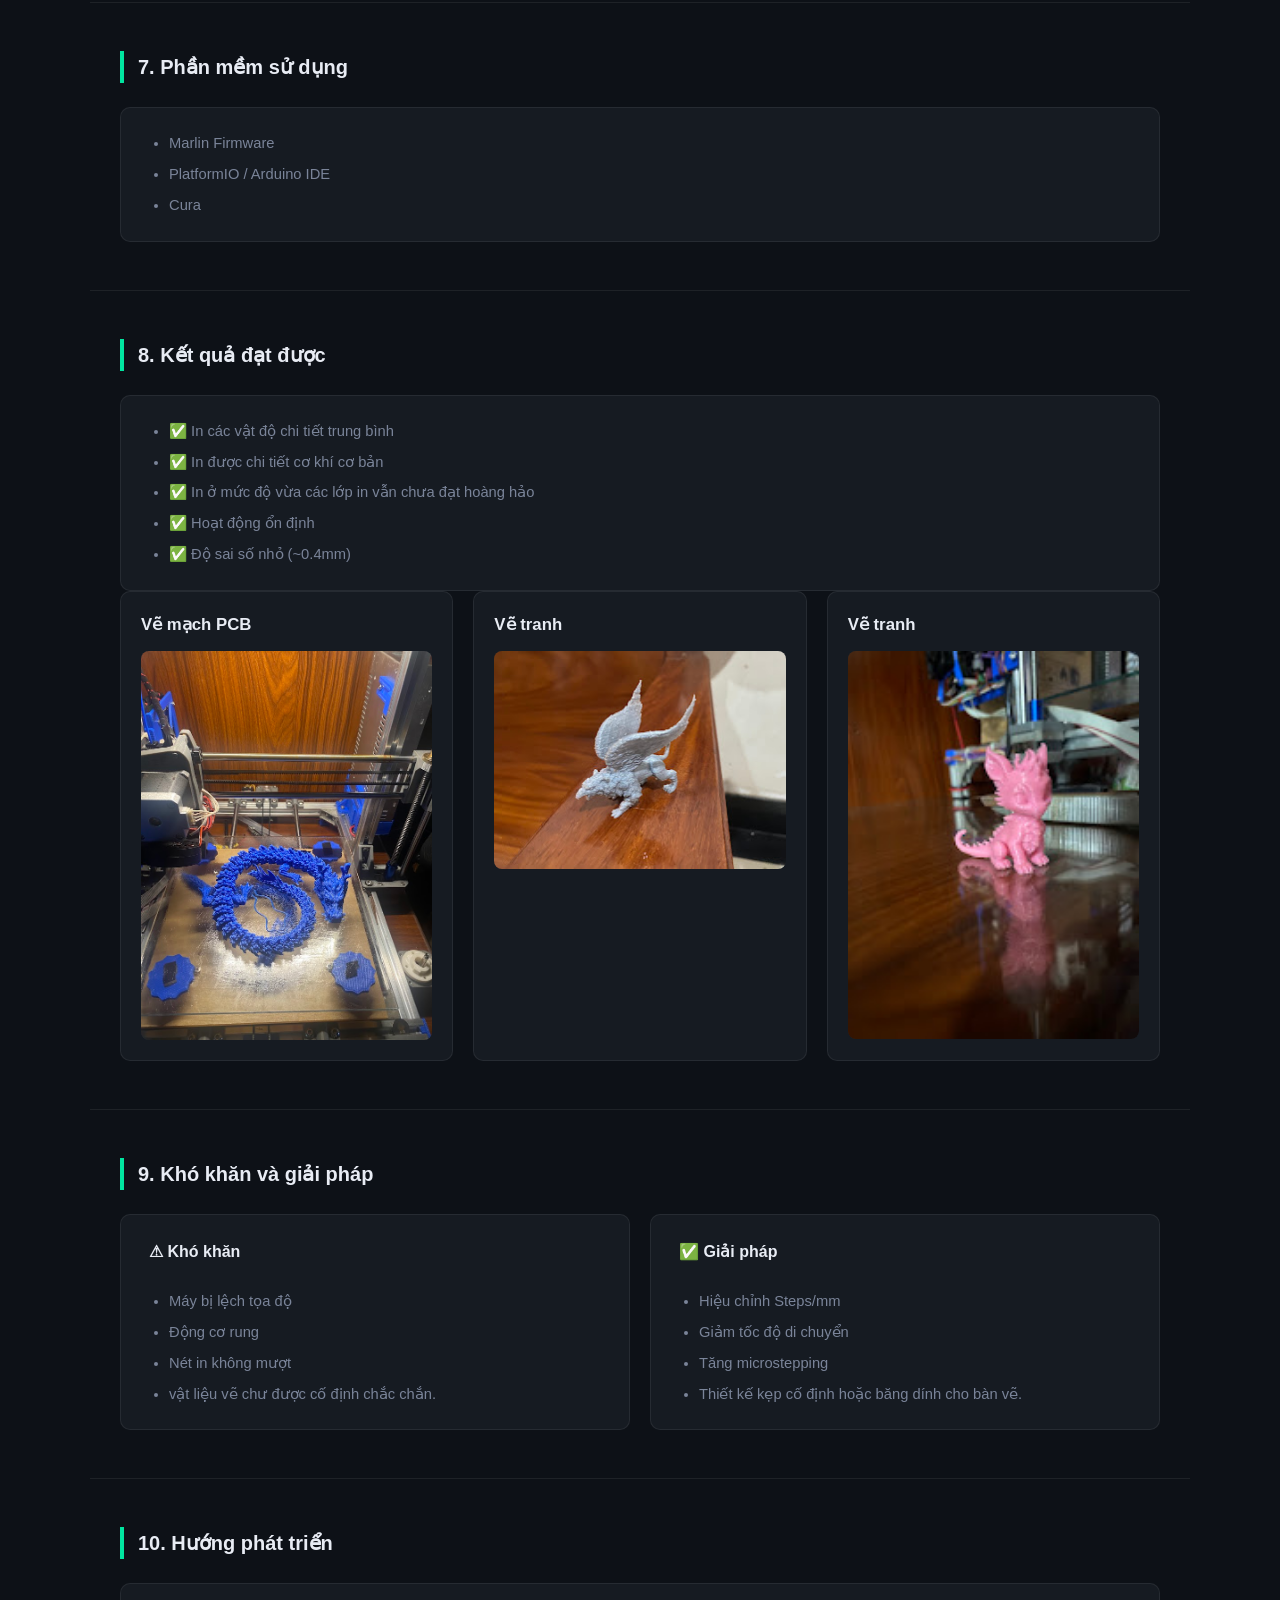
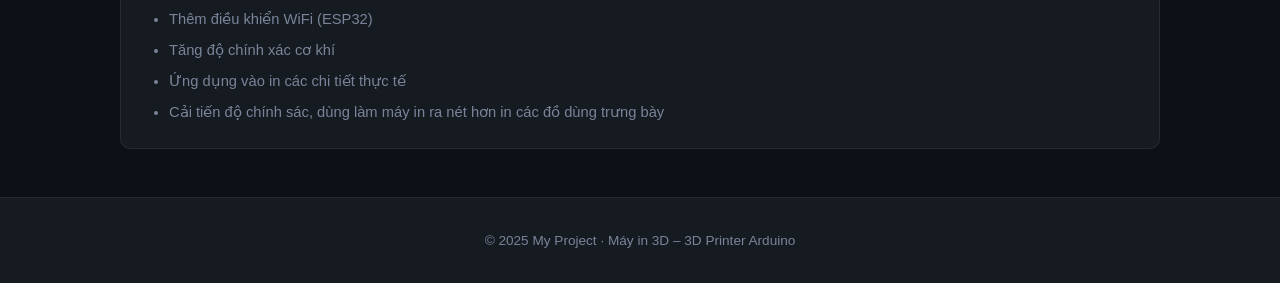
==== commit c8e1a2b0: "ud" ====
--- a/3Dprinter.html
+++ b/3Dprinter.html
@@ -275,6 +275,7 @@
             class="project-img"
           />
         </div>
+      </div>
     </section>
 
     <!-- ===== 9. KHÓ KHĂN & GIẢI PHÁP ===== -->
@@ -320,7 +321,7 @@
 
     <!-- ===== FOOTER ===== -->
     <footer>
-      <p>© 2025 My Project · Máy vẽ 2D – Plotter Arduino</p>
+      <p>© 2025 My Project · Máy in 3D – 3D Printer Arduino</p>
     </footer>
   </body>
 </html>
